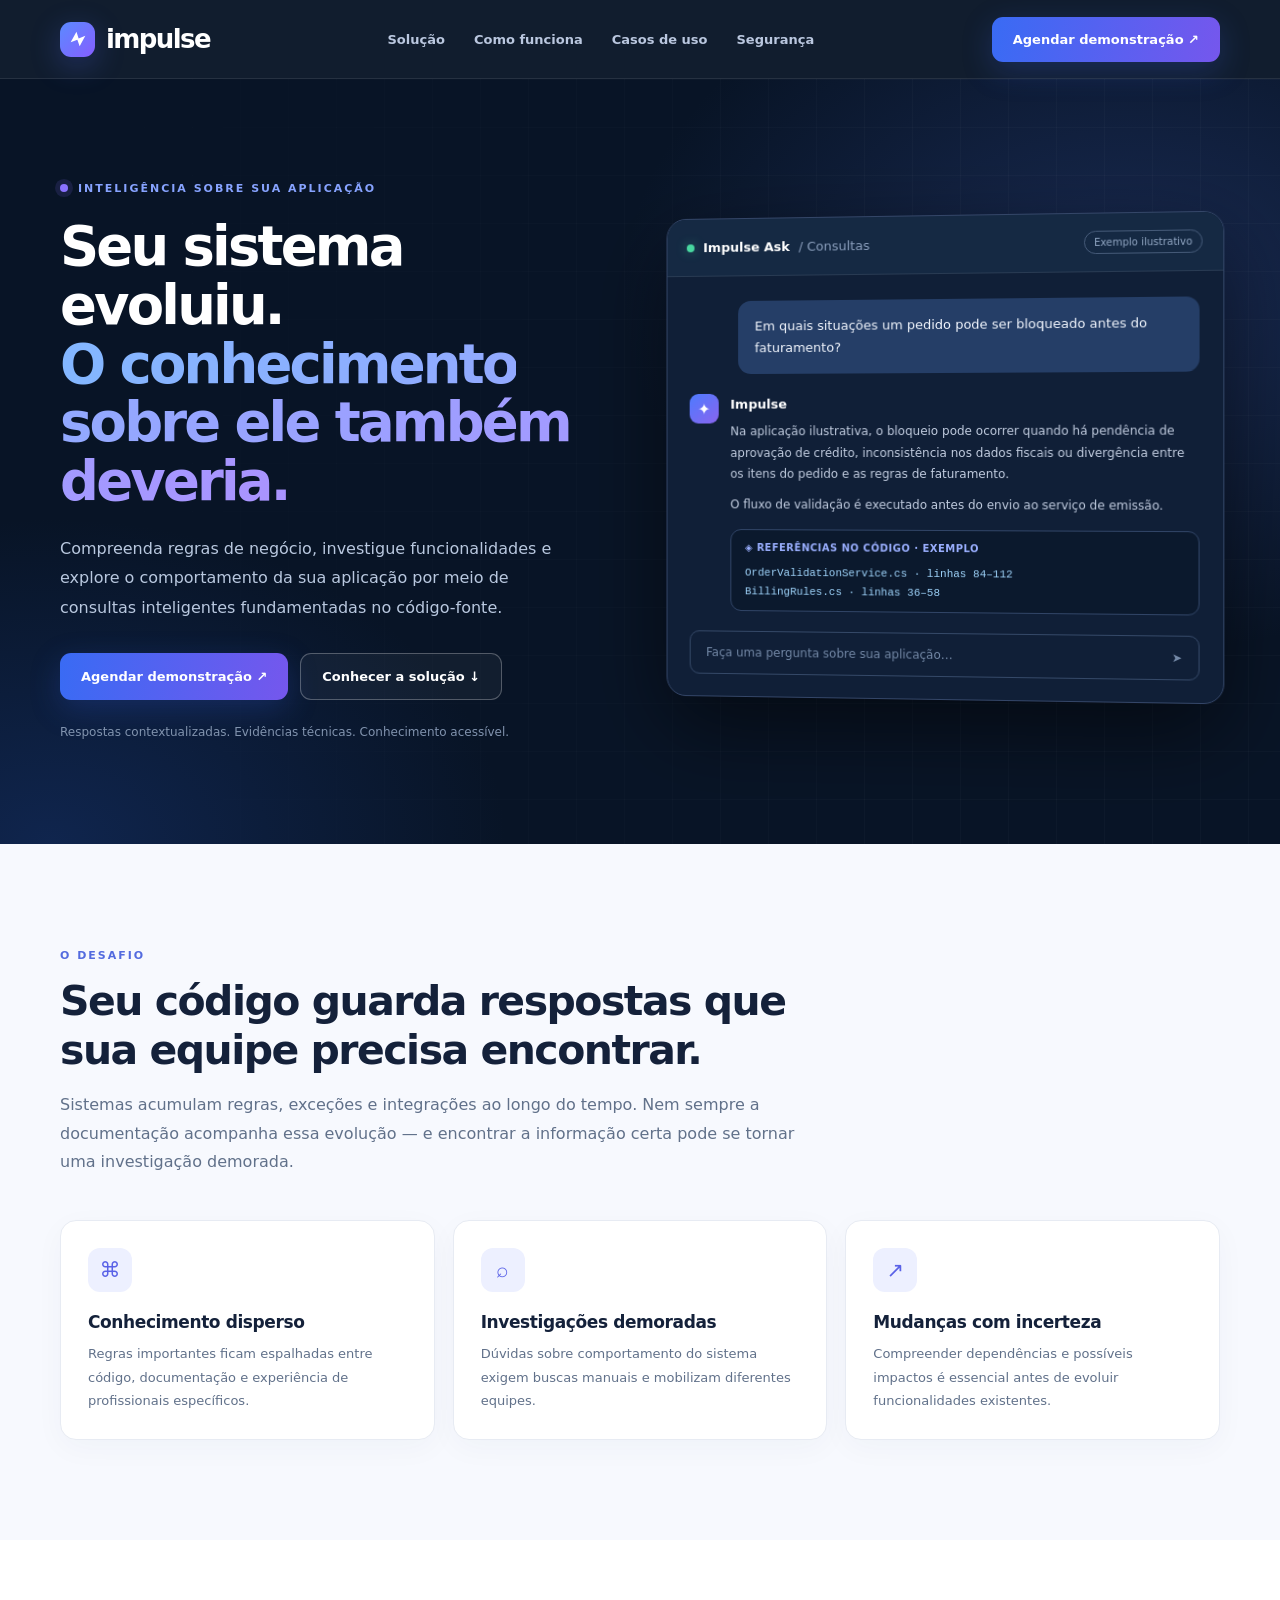
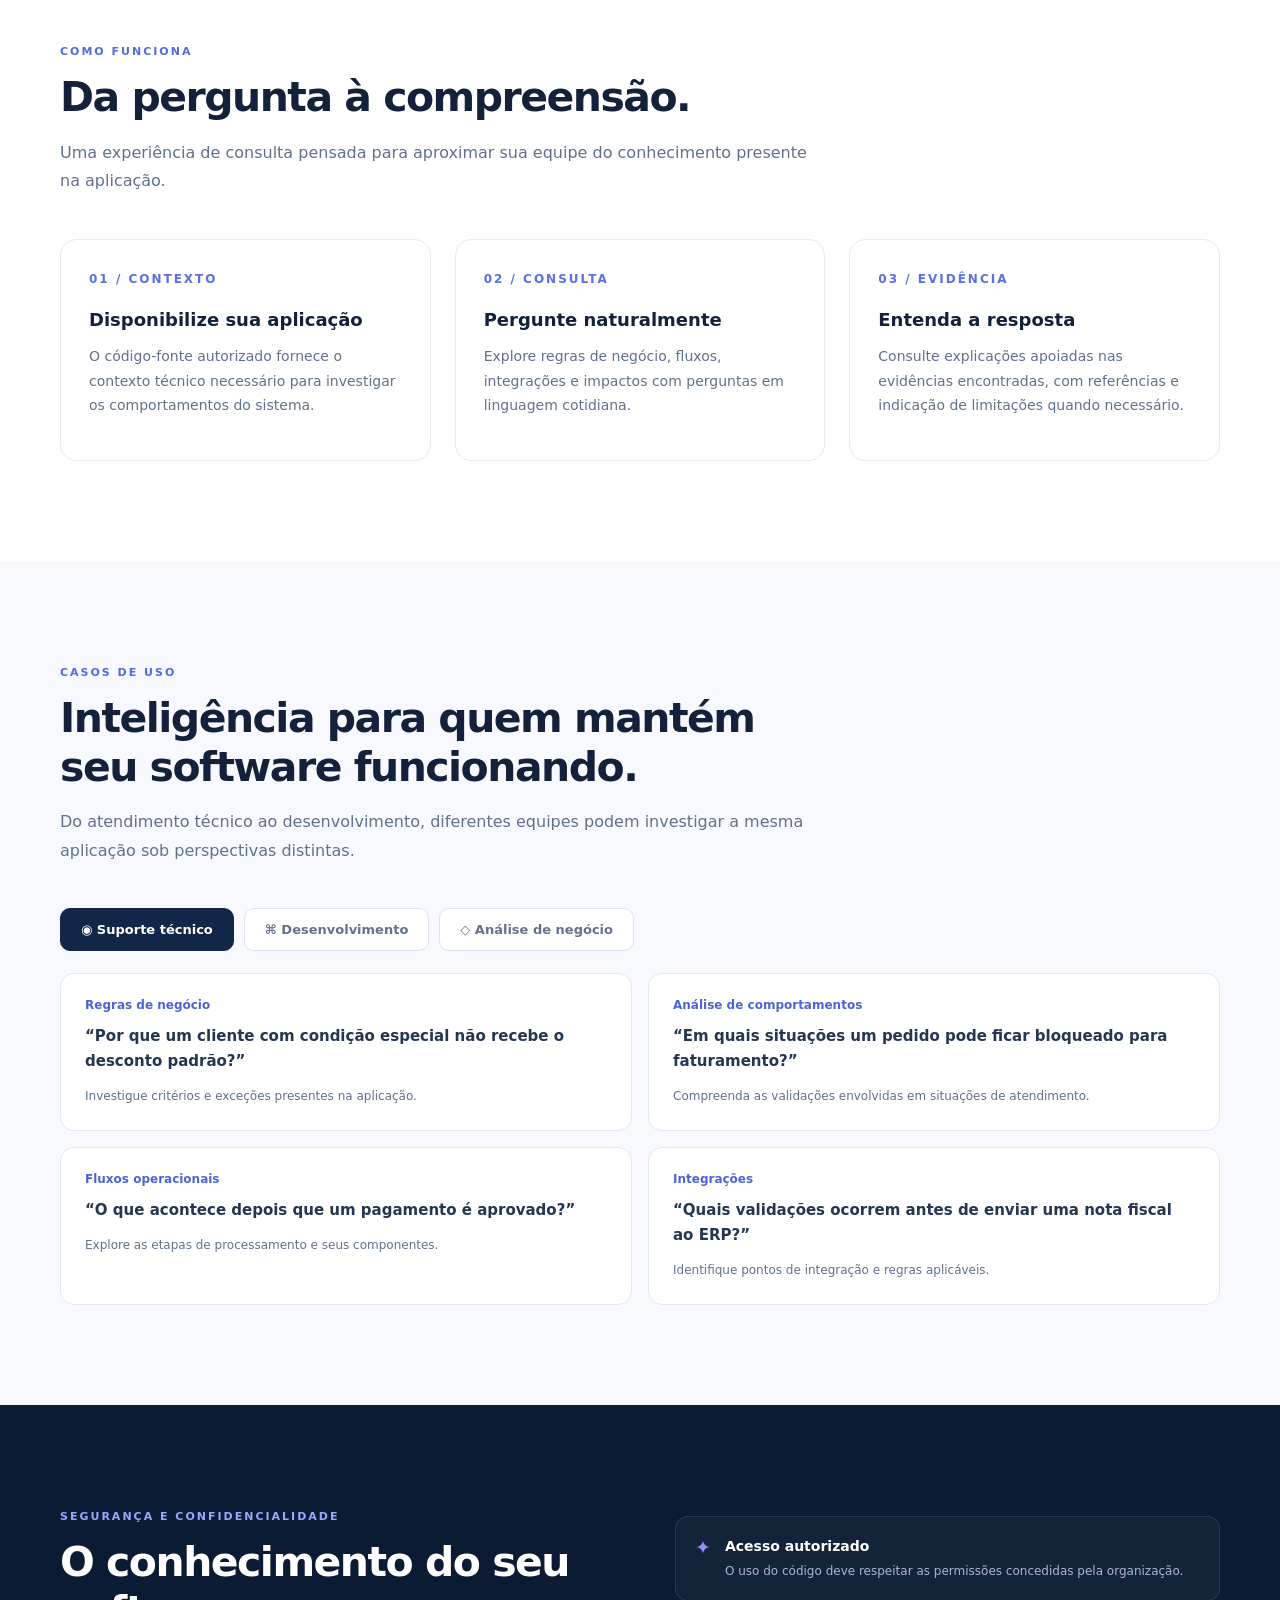
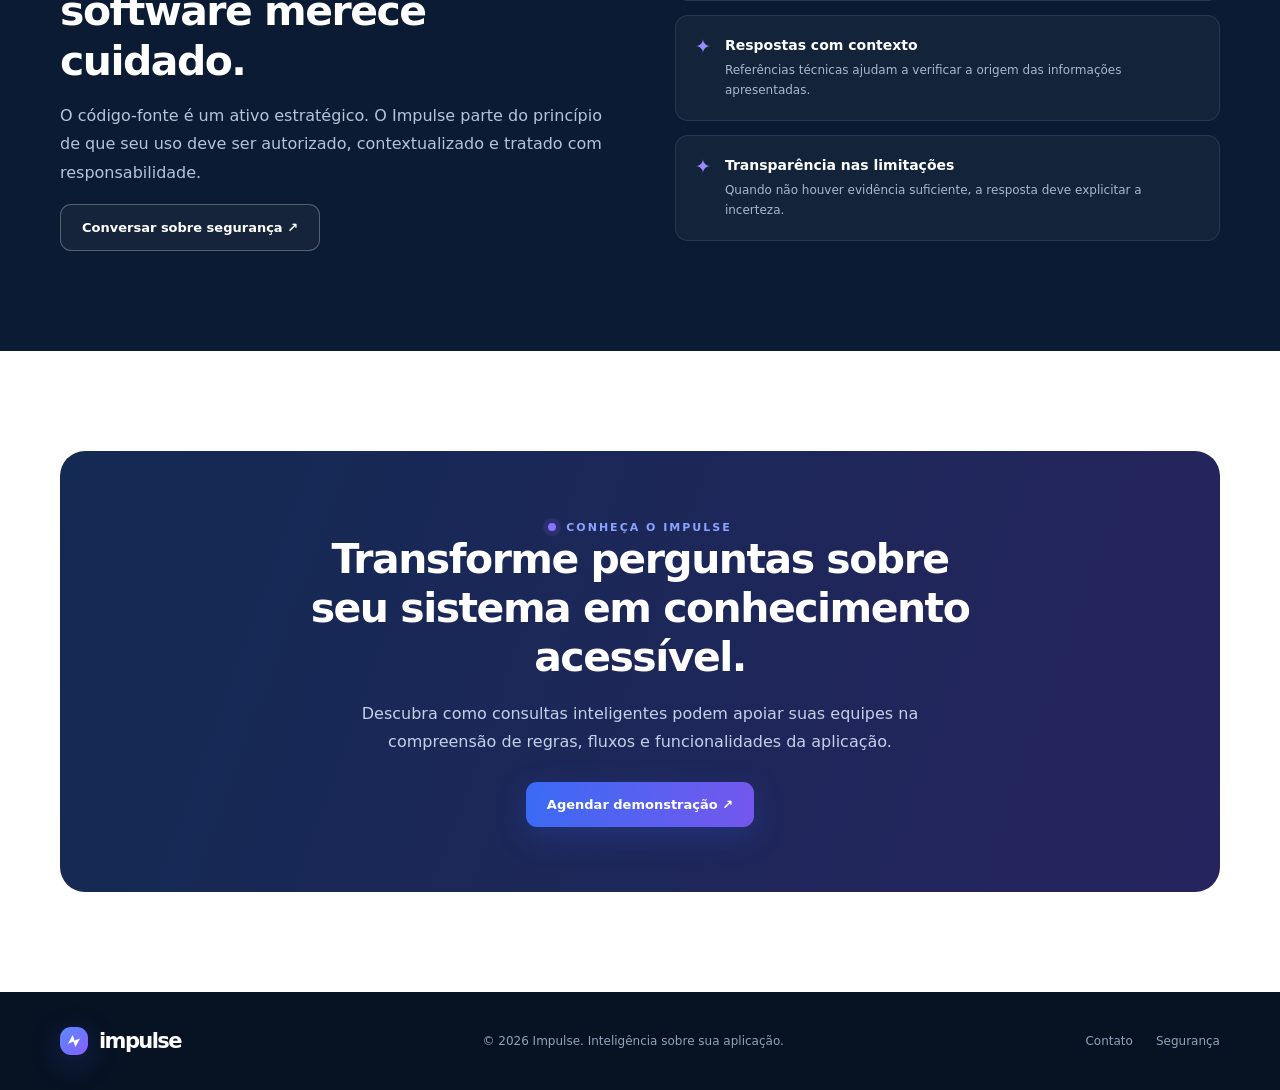
==== useimpulse.html @ 2c9c99b5 "Rename useimpulse to useimpulse.html" ====
<!DOCTYPE html>
<html lang="pt-BR">
<head>
<meta charset="UTF-8"><meta name="viewport" content="width=device-width,initial-scale=1"><meta name="theme-color" content="#081426"><meta name="description" content="Impulse: inteligência sobre sua aplicação. Compreenda regras de negócio, fluxos e impactos de mudanças com consultas fundamentadas no código-fonte."><title>Impulse — Inteligência sobre sua aplicação</title>
<style>
:root{--navy:#081426;--navy2:#0e203b;--blue:#4878ff;--violet:#8067ff;--ink:#14213a;--muted:#61718a;--line:#e7ebf3;--bg:#f6f8fc}*{box-sizing:border-box}html{scroll-behavior:smooth}body{margin:0;font-family:Inter,ui-sans-serif,system-ui,-apple-system,BlinkMacSystemFont,"Segoe UI",sans-serif;color:var(--ink);background:white}a{text-decoration:none;color:inherit}button,input{font:inherit}button{cursor:pointer}.wrap{width:min(1160px,calc(100% - 48px));margin:auto}.dark{color:white;background:var(--navy)}header{position:sticky;top:0;z-index:50;background:rgba(8,20,38,.96);backdrop-filter:blur(14px);border-bottom:1px solid #ffffff17}.nav{display:flex;align-items:center;justify-content:space-between;min-height:78px;gap:28px}.brand{display:inline-flex;align-items:center;gap:11px;font-size:26px;font-weight:800;letter-spacing:-1.6px;color:white}.brand-mark{width:35px;height:35px;display:grid;place-items:center;border-radius:11px;background:linear-gradient(135deg,#5b8aff,#865eff);box-shadow:0 8px 30px #536cff44}.brand-mark svg{width:22px;height:22px}.navlinks{display:flex;gap:29px;align-items:center;color:#bac7df;font-size:13px;font-weight:600}.navlinks a:hover,.footer-links a:hover{color:white}.btn{border:0;border-radius:11px;display:inline-flex;align-items:center;justify-content:center;gap:10px;font-size:13px;font-weight:700;padding:15px 21px;transition:transform .2s,box-shadow .2s}.btn:hover{transform:translateY(-2px)}.btn.primary{color:white;background:linear-gradient(100deg,#396bf4,#7557ed);box-shadow:0 9px 30px #345cdd40}.btn.outline{border:1px solid #ffffff45;color:white;background:#ffffff0b}.btn.light{background:#eef2ff;color:#3059d9}.mobile-toggle{display:none;color:white;background:none;border:0;font-size:25px}.hero{position:relative;overflow:hidden;background:radial-gradient(ellipse 700px 500px at 88% 28%,#23386f9a,transparent 72%),radial-gradient(ellipse 700px 500px at 4% 100%,#142f65a1,transparent 65%),var(--navy);padding:98px 0 105px}.hero:after{content:"";position:absolute;inset:0;pointer-events:none;background-image:linear-gradient(#ffffff06 1px,transparent 1px),linear-gradient(90deg,#ffffff06 1px,transparent 1px);background-size:48px 48px;mask-image:linear-gradient(90deg,transparent,#000 70%)}.hero-grid{position:relative;z-index:1;display:grid;grid-template-columns:1fr 1.03fr;align-items:center;gap:58px}.eyebrow{font-size:11px;font-weight:800;letter-spacing:2px;text-transform:uppercase;color:#87a3ff;display:inline-flex;align-items:center;gap:10px}.eyebrow:before{content:"";width:8px;height:8px;border-radius:50%;background:#8a72ff;box-shadow:0 0 0 5px #8a72ff22}.hero h1{font-size:clamp(40px,4.25vw,65px);line-height:1.08;letter-spacing:-2.8px;margin:22px 0 22px;font-weight:800}.gradient{background:linear-gradient(100deg,#83b7ff,#aa93ff);-webkit-background-clip:text;background-clip:text;color:transparent}.hero p{font-size:16px;line-height:1.85;color:#b9c8df;max-width:520px}.actions{display:flex;gap:12px;flex-wrap:wrap;margin-top:30px}.hero-note{margin-top:25px;color:#8193ae;font-size:12px}.chat-window{background:#101f37;border:1px solid #344668;border-radius:20px;box-shadow:0 30px 85px #0008;overflow:hidden;transform:perspective(1100px) rotateY(-4deg);position:relative}.chat-head{display:flex;justify-content:space-between;align-items:center;padding:17px 20px;background:#152943;border-bottom:1px solid #ffffff16}.chat-title{display:flex;align-items:center;gap:9px;font-size:13px;font-weight:700}.dot{width:8px;height:8px;border-radius:50%;background:#48d7a0;box-shadow:0 0 12px #48d7a066}.chat-body{padding:25px 23px 20px}.bubble{border-radius:13px;padding:15px 17px;font-size:13px;line-height:1.7}.bubble.user{background:#253e67;color:#f4f8ff;margin-left:50px}.response{margin-top:20px;display:flex;gap:12px}.ai-symbol{width:30px;height:30px;flex:none;border-radius:9px;background:linear-gradient(140deg,#4d7bff,#8964ee);display:grid;place-items:center;color:white;font-size:16px}.response-content{flex:1;min-width:0}.response-content strong{font-size:13px}.response-content p{color:#c2cde0;font-size:12px;line-height:1.8;margin:9px 0}.evidence{background:#0b192d;border:1px solid #314567;border-radius:11px;padding:12px 14px;margin-top:13px}.evidence span{display:block;font-size:10px;color:#9aafff;font-weight:800;letter-spacing:.5px;margin-bottom:8px}.evidence code{color:#9fd4fb;font-size:11px;overflow-wrap:anywhere}.chat-input{margin:0 23px 22px;border:1px solid #354968;border-radius:10px;padding:14px 16px;display:flex;justify-content:space-between;color:#7388a6;font-size:12px}.demo-tag{font-size:10px;color:#93a8c5;border:1px solid #455a78;border-radius:20px;padding:5px 9px}.section{padding:100px 0}.section-head{max-width:760px;margin-bottom:43px}.kicker{font-size:11px;letter-spacing:2px;text-transform:uppercase;color:#536bdf;font-weight:800}.section h2{font-size:clamp(29px,3.2vw,43px);letter-spacing:-1.5px;line-height:1.2;margin:14px 0 16px}.section-lead{font-size:16px;color:var(--muted);line-height:1.8}.problem{background:#f7f9fe}.problem-grid{display:grid;grid-template-columns:1fr 1fr 1fr;gap:18px}.tile{background:white;border:1px solid var(--line);border-radius:16px;padding:27px;box-shadow:0 8px 30px #1c335009}.tile-icon{width:44px;height:44px;border-radius:12px;display:grid;place-items:center;background:#edf0ff;color:#5a62e7;font-size:21px;margin-bottom:20px}.tile h3{font-size:17px;letter-spacing:-.4px;margin:0 0 10px}.tile p{font-size:13px;line-height:1.8;color:var(--muted);margin:0}.steps{display:grid;grid-template-columns:repeat(3,1fr);gap:24px}.step{position:relative;padding:28px;border-radius:16px;border:1px solid var(--line)}.step-num{color:#5970e7;font-size:12px;font-weight:800;letter-spacing:2px}.step h3{font-size:18px;margin:22px 0 10px}.step p{font-size:14px;line-height:1.75;color:var(--muted)}.usecases{background:#f7f9fe}.tabbar{display:flex;gap:10px;margin:25px 0 22px;flex-wrap:wrap}.tab{border:1px solid #dbe2ef;border-radius:10px;background:white;padding:13px 20px;font-weight:700;font-size:13px;color:#64728a}.tab.active{background:#122747;color:white;border-color:#122747}.case-grid{display:grid;grid-template-columns:repeat(2,1fr);gap:16px}.case{background:white;border:1px solid #e2e8f1;border-radius:14px;padding:24px}.case-label{font-size:12px;color:#4c63d8;font-weight:800;margin-bottom:12px}.case q{font-size:15px;font-weight:600;line-height:1.65;color:#253650}.case p{font-size:12px;line-height:1.7;color:var(--muted);margin-bottom:0}.security{background:#0b1b33;color:white}.security-grid{display:grid;grid-template-columns:1fr 1fr;align-items:center;gap:70px}.security .section-lead{color:#b6c4da}.security-list{display:grid;gap:14px}.security-item{display:flex;gap:14px;align-items:start;padding:19px;background:#ffffff09;border:1px solid #ffffff18;border-radius:13px}.security-item b{font-size:14px}.security-item p{margin:7px 0 0;font-size:12px;color:#a7b8d2;line-height:1.65}.check{color:#9b8aff;font-size:19px}.final-cta{background:linear-gradient(110deg,#132a53,#26245e);color:white;text-align:center;border-radius:25px;padding:65px 24px}.final-cta h2{margin:0 auto 17px;max-width:690px}.final-cta p{max-width:600px;margin:0 auto 25px;color:#c3d0e8;line-height:1.8}.footer{background:#071223;color:#91a3be;padding:35px 0}.footer-inner{display:flex;align-items:center;justify-content:space-between;gap:18px;flex-wrap:wrap;font-size:12px}.footer-links{display:flex;gap:23px}.footer .brand{font-size:21px}.footer .brand-mark{width:28px;height:28px}.footer .brand-mark svg{width:18px;height:18px}.hidden{display:none!important}@media(max-width:900px){.hero-grid,.security-grid{grid-template-columns:1fr}.hero{padding:68px 0}.hero-grid{gap:50px}.chat-window{transform:none;max-width:650px}.navlinks{gap:15px}.problem-grid{grid-template-columns:1fr 1fr}}@media(max-width:650px){.wrap{width:min(100% - 32px,1160px)}.nav{min-height:68px}.mobile-toggle{display:block}.navlinks{display:none;position:absolute;top:68px;left:0;right:0;background:#0a1930;padding:20px 24px;flex-direction:column;align-items:stretch}.navlinks.open{display:flex}.nav>.btn{display:none}.hero h1{letter-spacing:-1.7px}.hero{padding:55px 0 70px}.section{padding:70px 0}.problem-grid,.steps,.case-grid{grid-template-columns:1fr}.chat-body{padding:17px}.bubble.user{margin-left:12px}.chat-input{margin:0 16px 16px}.footer-inner{align-items:flex-start;flex-direction:column}.final-cta{padding:48px 20px}.security-grid{gap:20px}}
</style>
</head>
<body>
<header><div class="wrap nav"><a class="brand" href="#inicio" aria-label="Impulse início"><span class="brand-mark"><svg viewBox="0 0 24 24" fill="none"><path d="M4 15.5 10.3 4l2.4 7.4L20 8.5 13.8 20l-2.5-7.2L4 15.5Z" fill="white"/></svg></span>impulse</a><nav class="navlinks" id="navlinks" aria-label="Menu principal"><a href="#solucao">Solução</a><a href="#como-funciona">Como funciona</a><a href="#casos">Casos de uso</a><a href="#seguranca">Segurança</a></nav><a class="btn primary" href="mailto:contato@useimpulse.com.br?subject=Demonstra%C3%A7%C3%A3o%20Impulse">Agendar demonstração ↗</a><button class="mobile-toggle" id="mobile-toggle" aria-label="Abrir menu" aria-expanded="false">☰</button></div></header>
<main><section class="hero dark" id="inicio"><div class="wrap hero-grid"><div><div class="eyebrow">INTELIGÊNCIA SOBRE SUA APLICAÇÃO</div><h1>Seu sistema evoluiu.<br><span class="gradient">O conhecimento sobre ele também deveria.</span></h1><p>Compreenda regras de negócio, investigue funcionalidades e explore o comportamento da sua aplicação por meio de consultas inteligentes fundamentadas no código-fonte.</p><div class="actions"><a class="btn primary" href="mailto:contato@useimpulse.com.br?subject=Demonstra%C3%A7%C3%A3o%20Impulse">Agendar demonstração ↗</a><a class="btn outline" href="#como-funciona">Conhecer a solução ↓</a></div><div class="hero-note">Respostas contextualizadas. Evidências técnicas. Conhecimento acessível.</div></div><div class="chat-window" aria-label="Exemplo ilustrativo de consulta ao Impulse"><div class="chat-head"><div class="chat-title"><span class="dot"></span> Impulse Ask <span style="color:#8da1bf;font-weight:400">/ Consultas</span></div><span class="demo-tag">Exemplo ilustrativo</span></div><div class="chat-body"><div class="bubble user">Em quais situações um pedido pode ser bloqueado antes do faturamento?</div><div class="response"><div class="ai-symbol">✦</div><div class="response-content"><strong>Impulse</strong><p>Na aplicação ilustrativa, o bloqueio pode ocorrer quando há pendência de aprovação de crédito, inconsistência nos dados fiscais ou divergência entre os itens do pedido e as regras de faturamento.</p><p>O fluxo de validação é executado antes do envio ao serviço de emissão.</p><div class="evidence"><span>◈ REFERÊNCIAS NO CÓDIGO · EXEMPLO</span><code>OrderValidationService.cs · linhas 84–112</code><br><code>BillingRules.cs · linhas 36–58</code></div></div></div></div><div class="chat-input">Faça uma pergunta sobre sua aplicação… <span>➤</span></div></div></div></section>
<section class="section problem" id="solucao"><div class="wrap"><div class="section-head"><span class="kicker">O DESAFIO</span><h2>Seu código guarda respostas que sua equipe precisa encontrar.</h2><p class="section-lead">Sistemas acumulam regras, exceções e integrações ao longo do tempo. Nem sempre a documentação acompanha essa evolução — e encontrar a informação certa pode se tornar uma investigação demorada.</p></div><div class="problem-grid"><article class="tile"><div class="tile-icon">⌘</div><h3>Conhecimento disperso</h3><p>Regras importantes ficam espalhadas entre código, documentação e experiência de profissionais específicos.</p></article><article class="tile"><div class="tile-icon">⌕</div><h3>Investigações demoradas</h3><p>Dúvidas sobre comportamento do sistema exigem buscas manuais e mobilizam diferentes equipes.</p></article><article class="tile"><div class="tile-icon">↗</div><h3>Mudanças com incerteza</h3><p>Compreender dependências e possíveis impactos é essencial antes de evoluir funcionalidades existentes.</p></article></div></div></section>
<section class="section" id="como-funciona"><div class="wrap"><div class="section-head"><span class="kicker">COMO FUNCIONA</span><h2>Da pergunta à compreensão.</h2><p class="section-lead">Uma experiência de consulta pensada para aproximar sua equipe do conhecimento presente na aplicação.</p></div><div class="steps"><article class="step"><span class="step-num">01 / CONTEXTO</span><h3>Disponibilize sua aplicação</h3><p>O código-fonte autorizado fornece o contexto técnico necessário para investigar os comportamentos do sistema.</p></article><article class="step"><span class="step-num">02 / CONSULTA</span><h3>Pergunte naturalmente</h3><p>Explore regras de negócio, fluxos, integrações e impactos com perguntas em linguagem cotidiana.</p></article><article class="step"><span class="step-num">03 / EVIDÊNCIA</span><h3>Entenda a resposta</h3><p>Consulte explicações apoiadas nas evidências encontradas, com referências e indicação de limitações quando necessário.</p></article></div></div></section>
<section class="section usecases" id="casos"><div class="wrap"><div class="section-head"><span class="kicker">CASOS DE USO</span><h2>Inteligência para quem mantém seu software funcionando.</h2><p class="section-lead">Do atendimento técnico ao desenvolvimento, diferentes equipes podem investigar a mesma aplicação sob perspectivas distintas.</p></div><div class="tabbar" role="tablist" aria-label="Selecione a equipe"><button class="tab active" data-tab="suporte" role="tab" aria-selected="true">◉ Suporte técnico</button><button class="tab" data-tab="dev" role="tab" aria-selected="false">⌘ Desenvolvimento</button><button class="tab" data-tab="negocio" role="tab" aria-selected="false">◇ Análise de negócio</button></div><div class="case-grid" id="cases-content"></div></div></section>
<section class="section security" id="seguranca"><div class="wrap security-grid"><div><span class="kicker" style="color:#99a7ff">SEGURANÇA E CONFIDENCIALIDADE</span><h2>O conhecimento do seu software merece cuidado.</h2><p class="section-lead">O código-fonte é um ativo estratégico. O Impulse parte do princípio de que seu uso deve ser autorizado, contextualizado e tratado com responsabilidade.</p><a href="mailto:contato@useimpulse.com.br?subject=Seguran%C3%A7a%20e%20Impulse" class="btn outline">Conversar sobre segurança ↗</a></div><div class="security-list"><div class="security-item"><span class="check">✦</span><div><b>Acesso autorizado</b><p>O uso do código deve respeitar as permissões concedidas pela organização.</p></div></div><div class="security-item"><span class="check">✦</span><div><b>Respostas com contexto</b><p>Referências técnicas ajudam a verificar a origem das informações apresentadas.</p></div></div><div class="security-item"><span class="check">✦</span><div><b>Transparência nas limitações</b><p>Quando não houver evidência suficiente, a resposta deve explicitar a incerteza.</p></div></div></div></div></section>
<section class="section"><div class="wrap"><div class="final-cta"><span class="eyebrow">CONHEÇA O IMPULSE</span><h2>Transforme perguntas sobre seu sistema em conhecimento acessível.</h2><p>Descubra como consultas inteligentes podem apoiar suas equipes na compreensão de regras, fluxos e funcionalidades da aplicação.</p><a class="btn primary" href="mailto:contato@useimpulse.com.br?subject=Demonstra%C3%A7%C3%A3o%20Impulse">Agendar demonstração ↗</a></div></div></section></main>
<footer class="footer"><div class="wrap footer-inner"><a class="brand" href="#inicio"><span class="brand-mark"><svg viewBox="0 0 24 24" fill="none"><path d="M4 15.5 10.3 4l2.4 7.4L20 8.5 13.8 20l-2.5-7.2L4 15.5Z" fill="white"/></svg></span>impulse</a><span>© <span id="year"></span> Impulse. Inteligência sobre sua aplicação.</span><div class="footer-links"><a href="mailto:contato@useimpulse.com.br">Contato</a><a href="#seguranca">Segurança</a></div></div></footer>
<script>
const cases={suporte:[['Regras de negócio','Por que um cliente com condição especial não recebe o desconto padrão?','Investigue critérios e exceções presentes na aplicação.'],['Análise de comportamentos','Em quais situações um pedido pode ficar bloqueado para faturamento?','Compreenda as validações envolvidas em situações de atendimento.'],['Fluxos operacionais','O que acontece depois que um pagamento é aprovado?','Explore as etapas de processamento e seus componentes.'],['Integrações','Quais validações ocorrem antes de enviar uma nota fiscal ao ERP?','Identifique pontos de integração e regras aplicáveis.']],dev:[['Análise de impacto','Se eu alterar este campo, quais módulos e integrações podem ser afetados?','Explore dependências antes de implementar mudanças.'],['Código legado','Onde está implementada a regra de cálculo de juros?','Localize regras e seus pontos de utilização.'],['Onboarding técnico','Quais componentes participam do fluxo de criação de pedidos?','Acelere a compreensão de funcionalidades existentes.'],['Investigação de falhas','Quais serviços estão envolvidos quando o processamento de um pedido falha?','Entenda o caminho de execução e as dependências.']],negocio:[['Regras implementadas','Quais condições determinam a aprovação automática de uma solicitação?','Confronte a compreensão do negócio com o comportamento implementado.'],['Exceções','Quais clientes seguem regras diferentes de faturamento?','Investigue variações previstas no código.'],['Jornada funcional','Como uma solicitação passa da abertura até a conclusão?','Explore etapas, validações e transições.'],['Mudanças de processo','Que validações são executadas antes da conclusão de um pedido?','Entenda restrições relevantes para alterações operacionais.']]};
const container=document.getElementById('cases-content');function renderCases(key){container.innerHTML=cases[key].map(([label,question,desc])=>`<article class="case"><div class="case-label">${label}</div><q>${question}</q><p>${desc}</p></article>`).join('');document.querySelectorAll('.tab').forEach(t=>{let active=t.dataset.tab===key;t.classList.toggle('active',active);t.setAttribute('aria-selected',active)})}document.querySelectorAll('.tab').forEach(t=>t.addEventListener('click',()=>renderCases(t.dataset.tab)));renderCases('suporte');document.getElementById('year').textContent=new Date().getFullYear();const toggle=document.getElementById('mobile-toggle'),nav=document.getElementById('navlinks');toggle.addEventListener('click',()=>{const open=nav.classList.toggle('open');toggle.setAttribute('aria-expanded',open);toggle.textContent=open?'×':'☰'});nav.querySelectorAll('a').forEach(a=>a.addEventListener('click',()=>{nav.classList.remove('open');toggle.setAttribute('aria-expanded','false');toggle.textContent='☰'}));
</script></body></html>
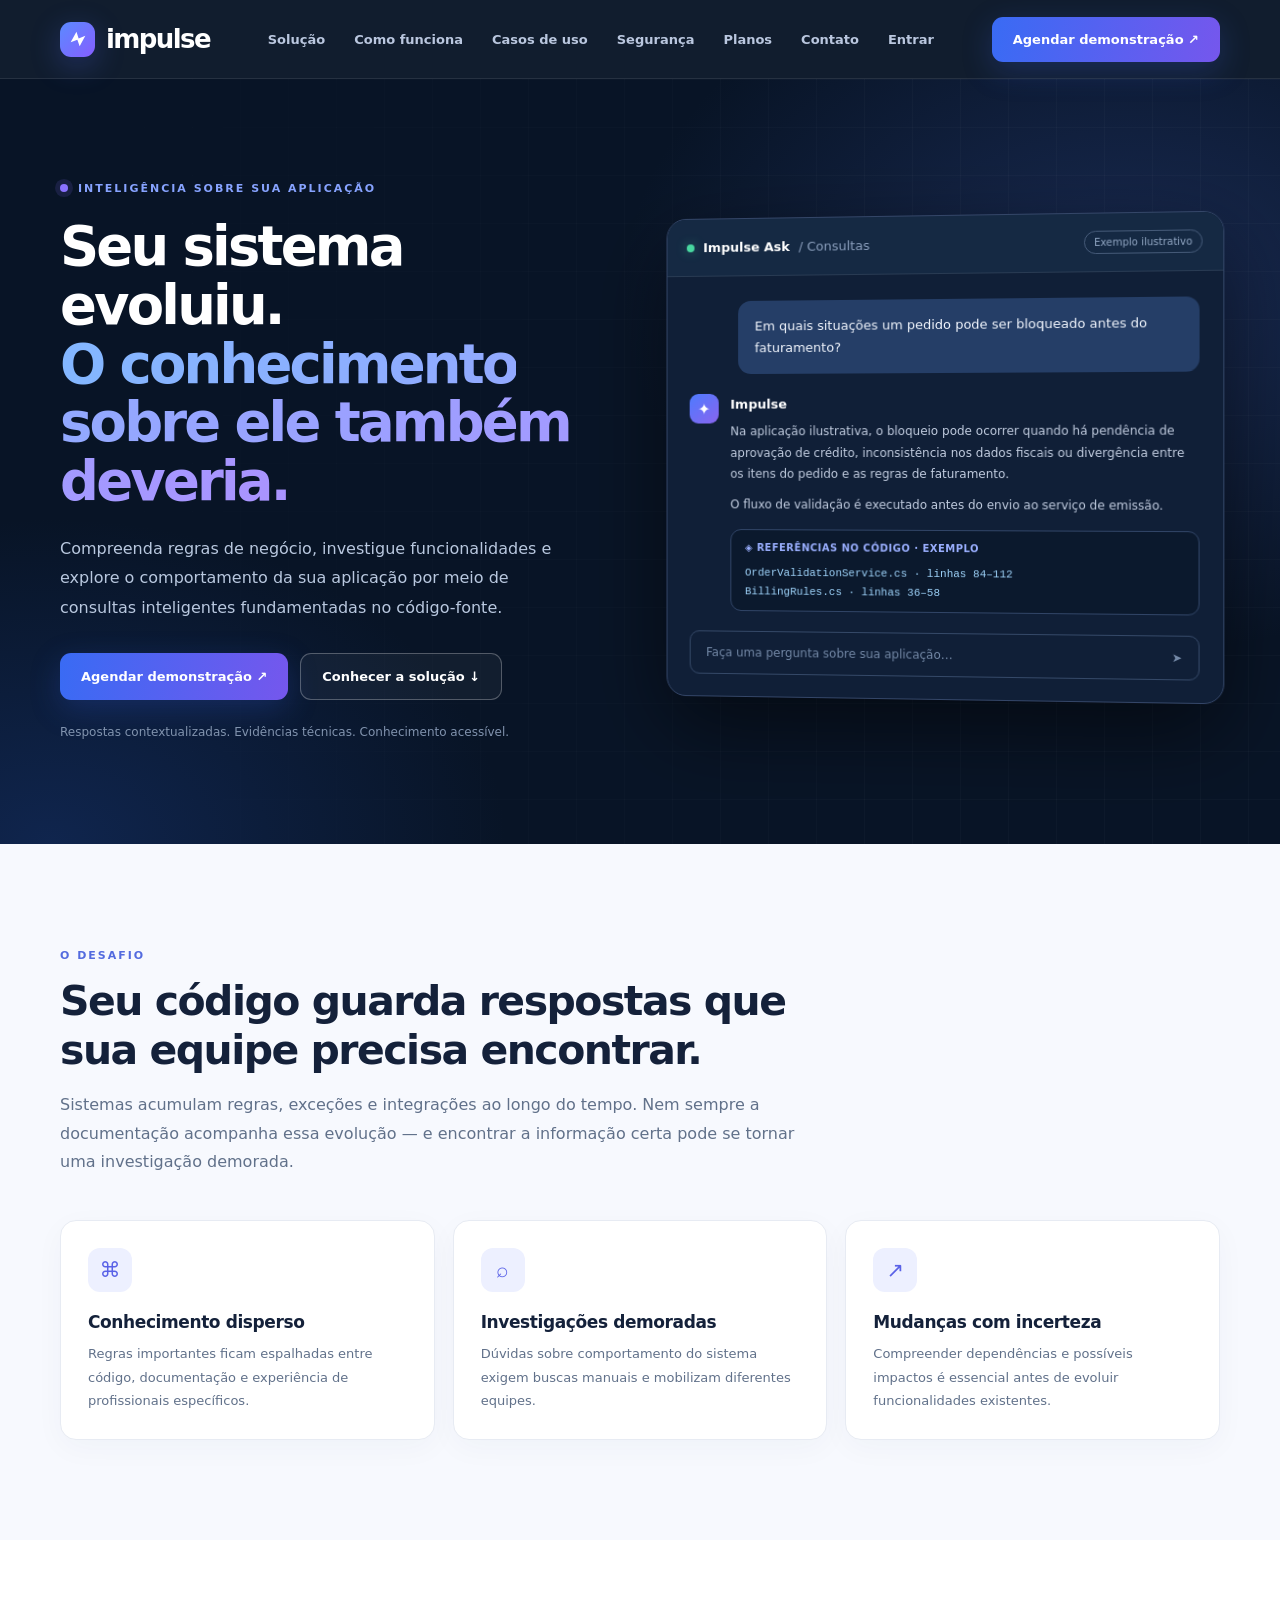
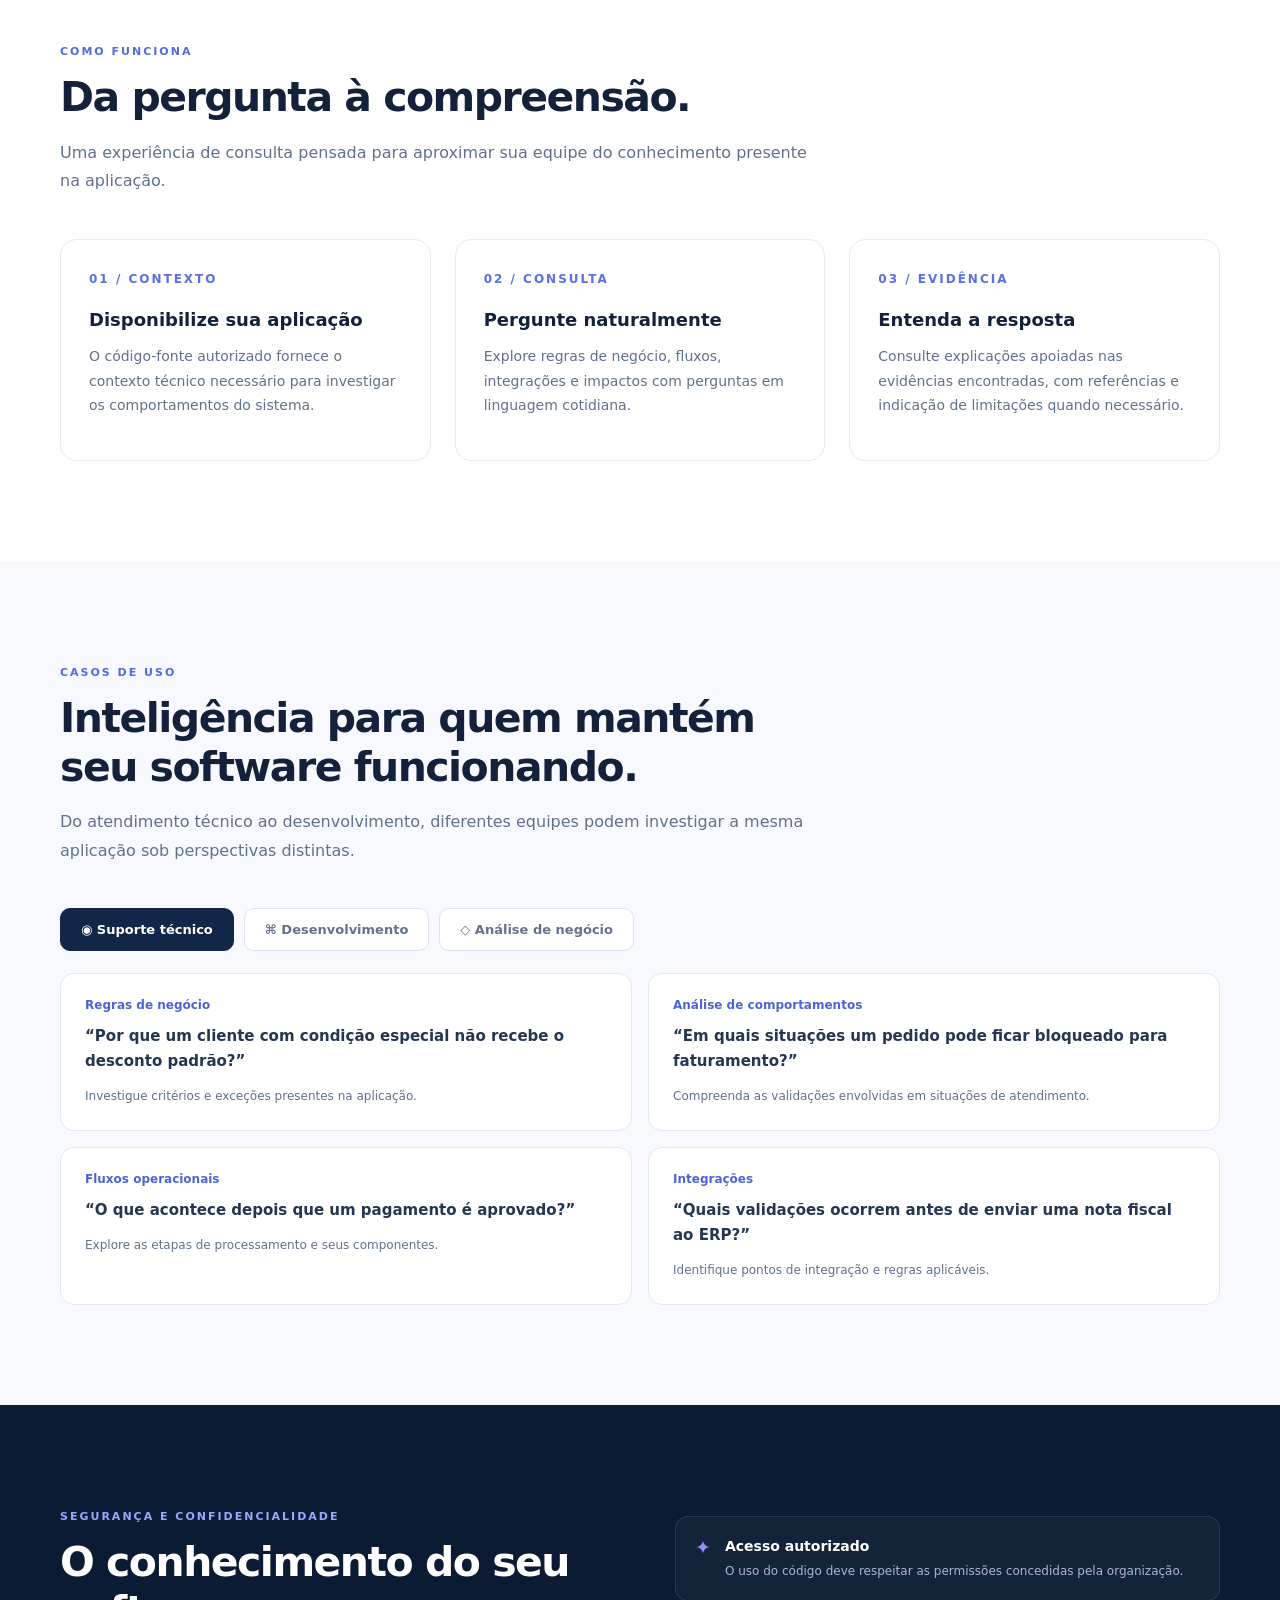
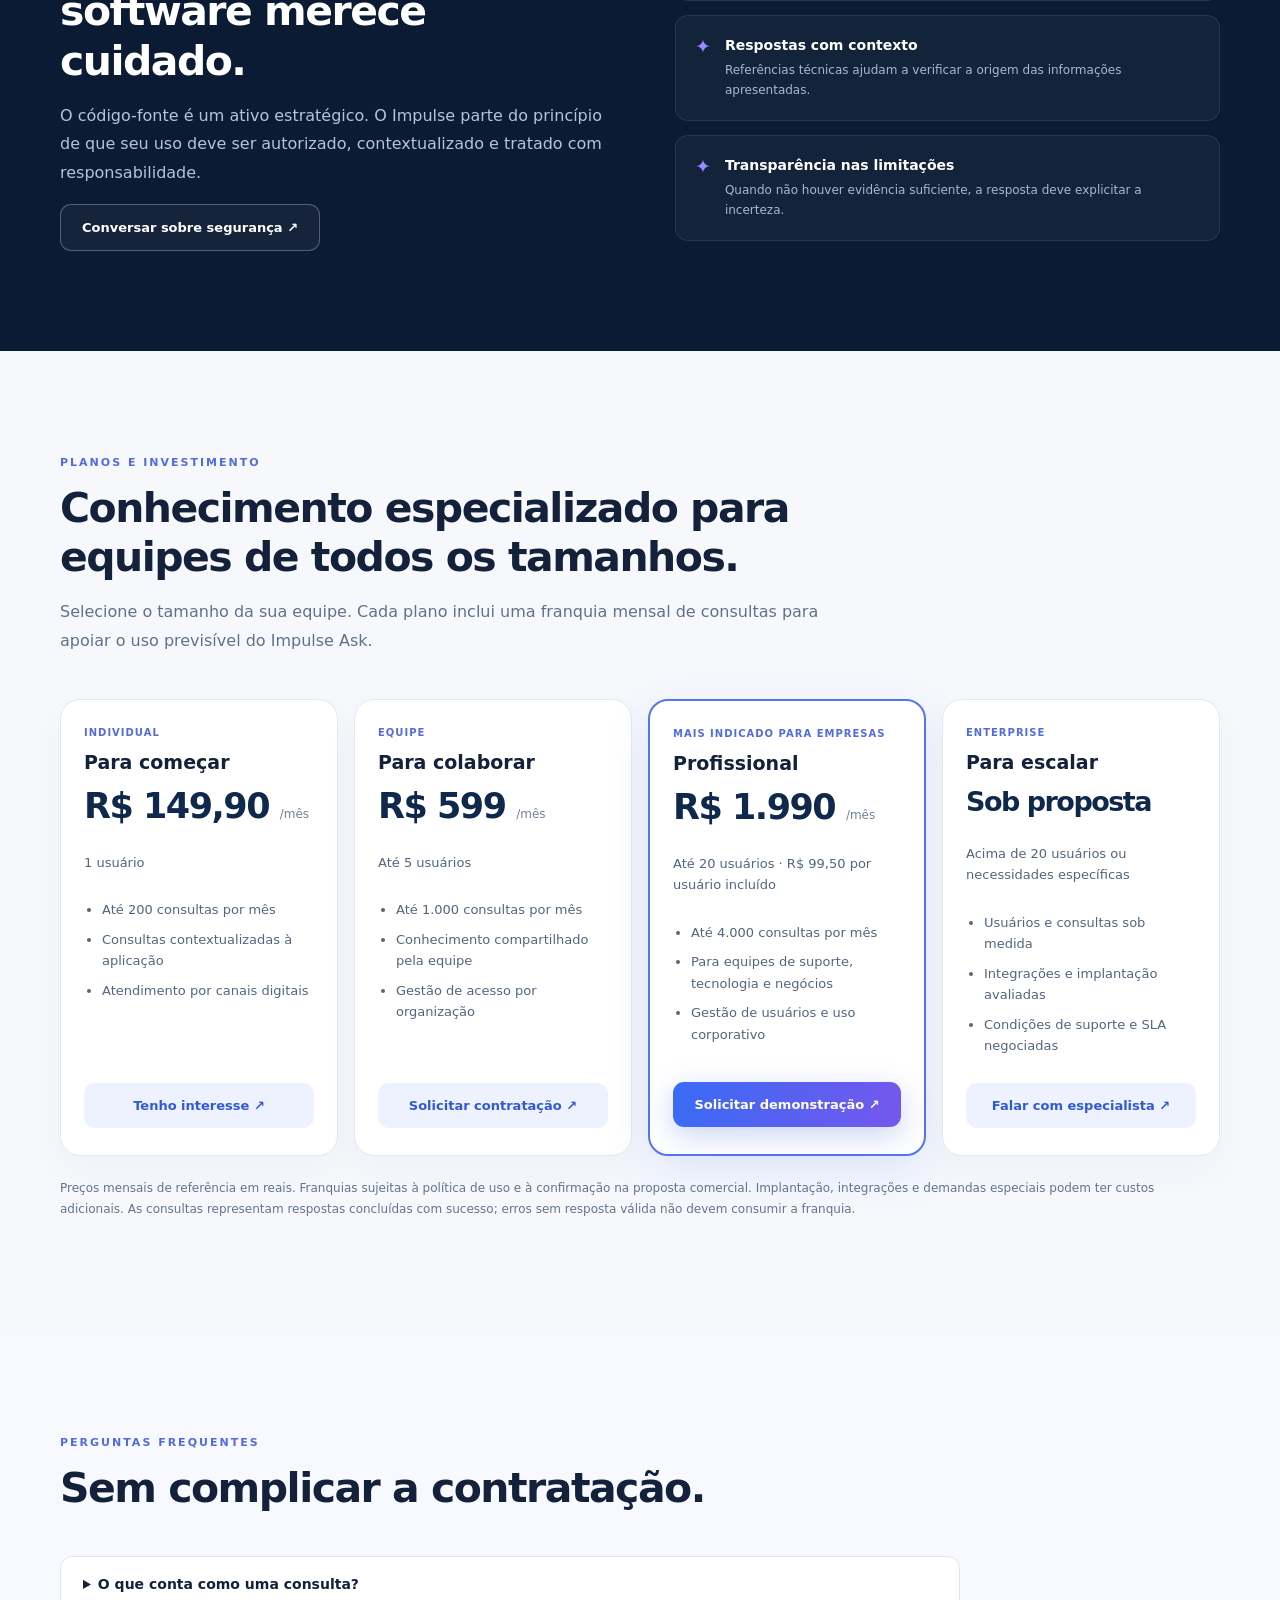
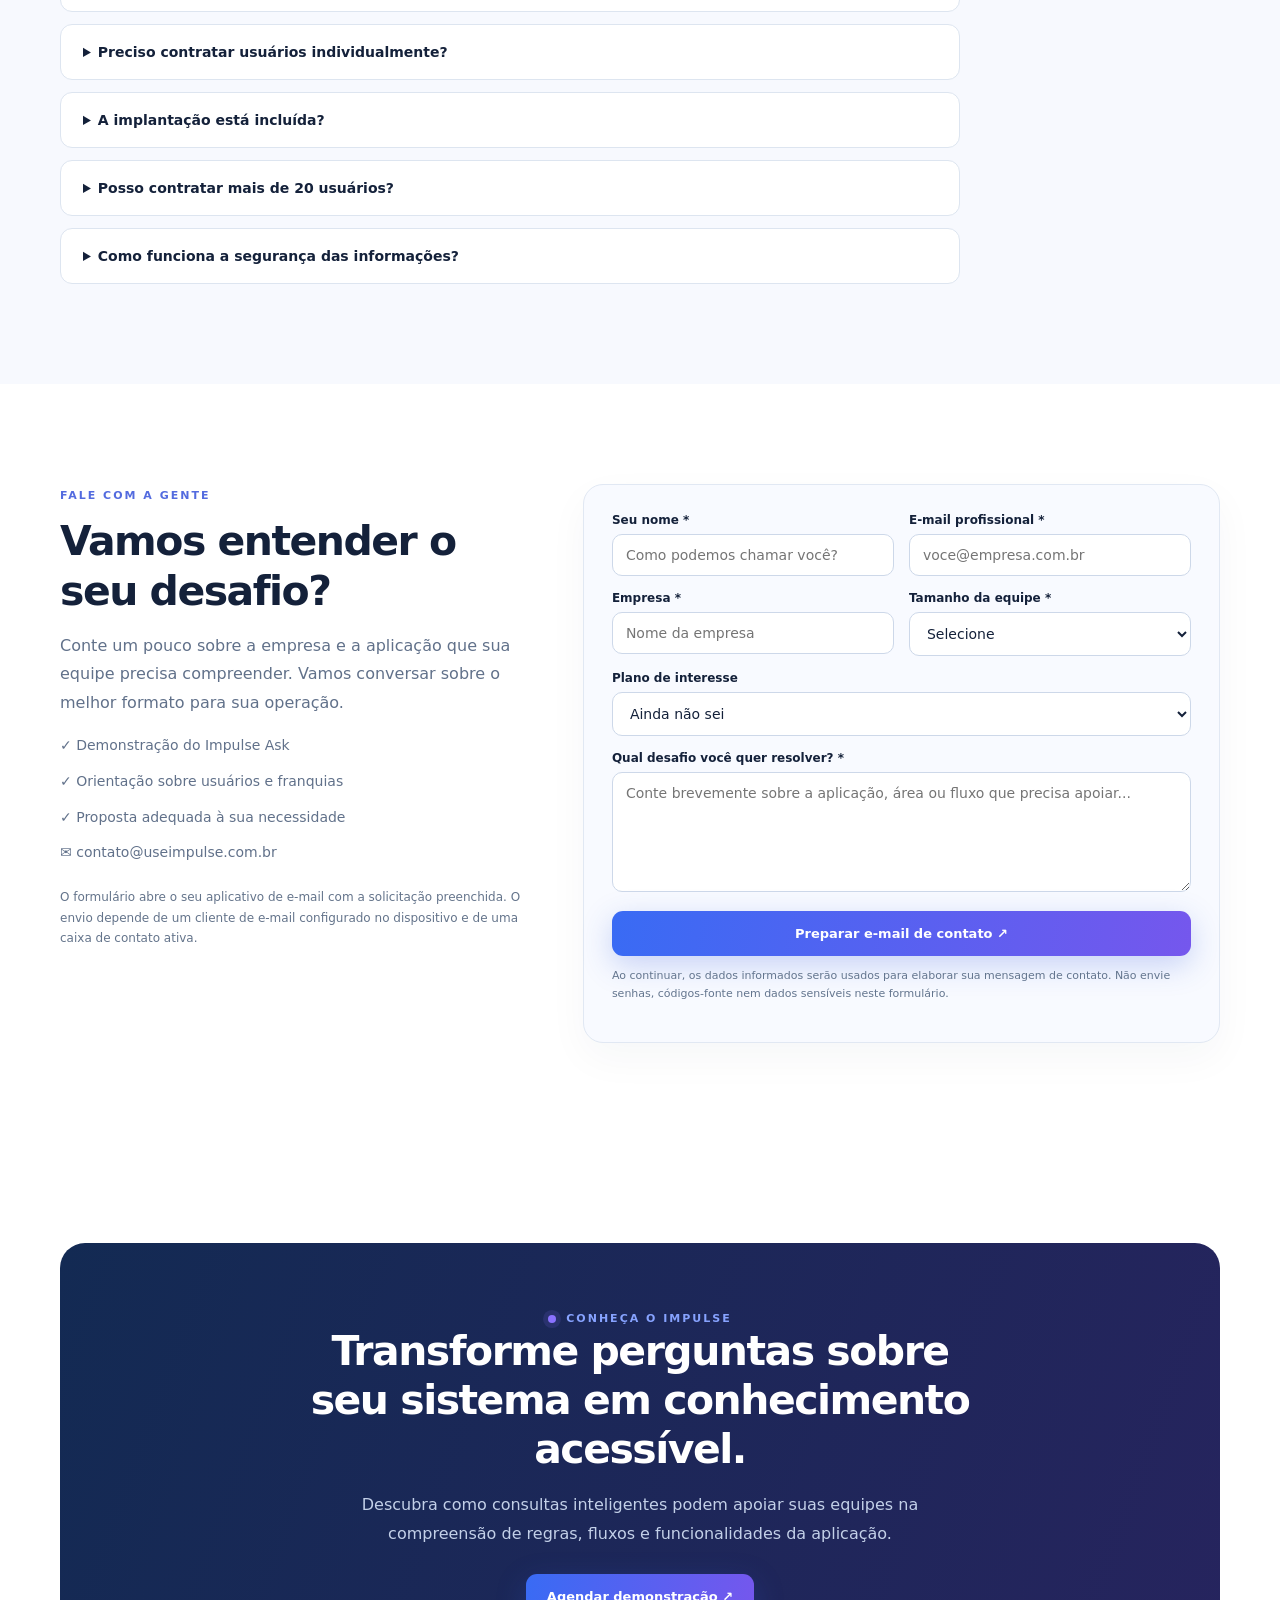
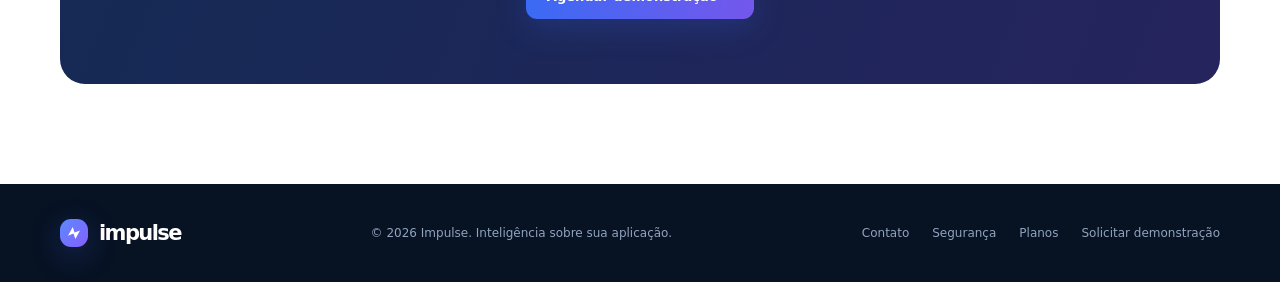
==== commit 4dd14118: "feat(site): add pricing, FAQ and commercial contact" ====
--- a/useimpulse.html
+++ b/useimpulse.html
@@ -4,18 +4,32 @@
 <meta charset="UTF-8"><meta name="viewport" content="width=device-width,initial-scale=1"><meta name="theme-color" content="#081426"><meta name="description" content="Impulse: inteligência sobre sua aplicação. Compreenda regras de negócio, fluxos e impactos de mudanças com consultas fundamentadas no código-fonte."><title>Impulse — Inteligência sobre sua aplicação</title>
 <style>
 :root{--navy:#081426;--navy2:#0e203b;--blue:#4878ff;--violet:#8067ff;--ink:#14213a;--muted:#61718a;--line:#e7ebf3;--bg:#f6f8fc}*{box-sizing:border-box}html{scroll-behavior:smooth}body{margin:0;font-family:Inter,ui-sans-serif,system-ui,-apple-system,BlinkMacSystemFont,"Segoe UI",sans-serif;color:var(--ink);background:white}a{text-decoration:none;color:inherit}button,input{font:inherit}button{cursor:pointer}.wrap{width:min(1160px,calc(100% - 48px));margin:auto}.dark{color:white;background:var(--navy)}header{position:sticky;top:0;z-index:50;background:rgba(8,20,38,.96);backdrop-filter:blur(14px);border-bottom:1px solid #ffffff17}.nav{display:flex;align-items:center;justify-content:space-between;min-height:78px;gap:28px}.brand{display:inline-flex;align-items:center;gap:11px;font-size:26px;font-weight:800;letter-spacing:-1.6px;color:white}.brand-mark{width:35px;height:35px;display:grid;place-items:center;border-radius:11px;background:linear-gradient(135deg,#5b8aff,#865eff);box-shadow:0 8px 30px #536cff44}.brand-mark svg{width:22px;height:22px}.navlinks{display:flex;gap:29px;align-items:center;color:#bac7df;font-size:13px;font-weight:600}.navlinks a:hover,.footer-links a:hover{color:white}.btn{border:0;border-radius:11px;display:inline-flex;align-items:center;justify-content:center;gap:10px;font-size:13px;font-weight:700;padding:15px 21px;transition:transform .2s,box-shadow .2s}.btn:hover{transform:translateY(-2px)}.btn.primary{color:white;background:linear-gradient(100deg,#396bf4,#7557ed);box-shadow:0 9px 30px #345cdd40}.btn.outline{border:1px solid #ffffff45;color:white;background:#ffffff0b}.btn.light{background:#eef2ff;color:#3059d9}.mobile-toggle{display:none;color:white;background:none;border:0;font-size:25px}.hero{position:relative;overflow:hidden;background:radial-gradient(ellipse 700px 500px at 88% 28%,#23386f9a,transparent 72%),radial-gradient(ellipse 700px 500px at 4% 100%,#142f65a1,transparent 65%),var(--navy);padding:98px 0 105px}.hero:after{content:"";position:absolute;inset:0;pointer-events:none;background-image:linear-gradient(#ffffff06 1px,transparent 1px),linear-gradient(90deg,#ffffff06 1px,transparent 1px);background-size:48px 48px;mask-image:linear-gradient(90deg,transparent,#000 70%)}.hero-grid{position:relative;z-index:1;display:grid;grid-template-columns:1fr 1.03fr;align-items:center;gap:58px}.eyebrow{font-size:11px;font-weight:800;letter-spacing:2px;text-transform:uppercase;color:#87a3ff;display:inline-flex;align-items:center;gap:10px}.eyebrow:before{content:"";width:8px;height:8px;border-radius:50%;background:#8a72ff;box-shadow:0 0 0 5px #8a72ff22}.hero h1{font-size:clamp(40px,4.25vw,65px);line-height:1.08;letter-spacing:-2.8px;margin:22px 0 22px;font-weight:800}.gradient{background:linear-gradient(100deg,#83b7ff,#aa93ff);-webkit-background-clip:text;background-clip:text;color:transparent}.hero p{font-size:16px;line-height:1.85;color:#b9c8df;max-width:520px}.actions{display:flex;gap:12px;flex-wrap:wrap;margin-top:30px}.hero-note{margin-top:25px;color:#8193ae;font-size:12px}.chat-window{background:#101f37;border:1px solid #344668;border-radius:20px;box-shadow:0 30px 85px #0008;overflow:hidden;transform:perspective(1100px) rotateY(-4deg);position:relative}.chat-head{display:flex;justify-content:space-between;align-items:center;padding:17px 20px;background:#152943;border-bottom:1px solid #ffffff16}.chat-title{display:flex;align-items:center;gap:9px;font-size:13px;font-weight:700}.dot{width:8px;height:8px;border-radius:50%;background:#48d7a0;box-shadow:0 0 12px #48d7a066}.chat-body{padding:25px 23px 20px}.bubble{border-radius:13px;padding:15px 17px;font-size:13px;line-height:1.7}.bubble.user{background:#253e67;color:#f4f8ff;margin-left:50px}.response{margin-top:20px;display:flex;gap:12px}.ai-symbol{width:30px;height:30px;flex:none;border-radius:9px;background:linear-gradient(140deg,#4d7bff,#8964ee);display:grid;place-items:center;color:white;font-size:16px}.response-content{flex:1;min-width:0}.response-content strong{font-size:13px}.response-content p{color:#c2cde0;font-size:12px;line-height:1.8;margin:9px 0}.evidence{background:#0b192d;border:1px solid #314567;border-radius:11px;padding:12px 14px;margin-top:13px}.evidence span{display:block;font-size:10px;color:#9aafff;font-weight:800;letter-spacing:.5px;margin-bottom:8px}.evidence code{color:#9fd4fb;font-size:11px;overflow-wrap:anywhere}.chat-input{margin:0 23px 22px;border:1px solid #354968;border-radius:10px;padding:14px 16px;display:flex;justify-content:space-between;color:#7388a6;font-size:12px}.demo-tag{font-size:10px;color:#93a8c5;border:1px solid #455a78;border-radius:20px;padding:5px 9px}.section{padding:100px 0}.section-head{max-width:760px;margin-bottom:43px}.kicker{font-size:11px;letter-spacing:2px;text-transform:uppercase;color:#536bdf;font-weight:800}.section h2{font-size:clamp(29px,3.2vw,43px);letter-spacing:-1.5px;line-height:1.2;margin:14px 0 16px}.section-lead{font-size:16px;color:var(--muted);line-height:1.8}.problem{background:#f7f9fe}.problem-grid{display:grid;grid-template-columns:1fr 1fr 1fr;gap:18px}.tile{background:white;border:1px solid var(--line);border-radius:16px;padding:27px;box-shadow:0 8px 30px #1c335009}.tile-icon{width:44px;height:44px;border-radius:12px;display:grid;place-items:center;background:#edf0ff;color:#5a62e7;font-size:21px;margin-bottom:20px}.tile h3{font-size:17px;letter-spacing:-.4px;margin:0 0 10px}.tile p{font-size:13px;line-height:1.8;color:var(--muted);margin:0}.steps{display:grid;grid-template-columns:repeat(3,1fr);gap:24px}.step{position:relative;padding:28px;border-radius:16px;border:1px solid var(--line)}.step-num{color:#5970e7;font-size:12px;font-weight:800;letter-spacing:2px}.step h3{font-size:18px;margin:22px 0 10px}.step p{font-size:14px;line-height:1.75;color:var(--muted)}.usecases{background:#f7f9fe}.tabbar{display:flex;gap:10px;margin:25px 0 22px;flex-wrap:wrap}.tab{border:1px solid #dbe2ef;border-radius:10px;background:white;padding:13px 20px;font-weight:700;font-size:13px;color:#64728a}.tab.active{background:#122747;color:white;border-color:#122747}.case-grid{display:grid;grid-template-columns:repeat(2,1fr);gap:16px}.case{background:white;border:1px solid #e2e8f1;border-radius:14px;padding:24px}.case-label{font-size:12px;color:#4c63d8;font-weight:800;margin-bottom:12px}.case q{font-size:15px;font-weight:600;line-height:1.65;color:#253650}.case p{font-size:12px;line-height:1.7;color:var(--muted);margin-bottom:0}.security{background:#0b1b33;color:white}.security-grid{display:grid;grid-template-columns:1fr 1fr;align-items:center;gap:70px}.security .section-lead{color:#b6c4da}.security-list{display:grid;gap:14px}.security-item{display:flex;gap:14px;align-items:start;padding:19px;background:#ffffff09;border:1px solid #ffffff18;border-radius:13px}.security-item b{font-size:14px}.security-item p{margin:7px 0 0;font-size:12px;color:#a7b8d2;line-height:1.65}.check{color:#9b8aff;font-size:19px}.final-cta{background:linear-gradient(110deg,#132a53,#26245e);color:white;text-align:center;border-radius:25px;padding:65px 24px}.final-cta h2{margin:0 auto 17px;max-width:690px}.final-cta p{max-width:600px;margin:0 auto 25px;color:#c3d0e8;line-height:1.8}.footer{background:#071223;color:#91a3be;padding:35px 0}.footer-inner{display:flex;align-items:center;justify-content:space-between;gap:18px;flex-wrap:wrap;font-size:12px}.footer-links{display:flex;gap:23px}.footer .brand{font-size:21px}.footer .brand-mark{width:28px;height:28px}.footer .brand-mark svg{width:18px;height:18px}.hidden{display:none!important}@media(max-width:900px){.hero-grid,.security-grid{grid-template-columns:1fr}.hero{padding:68px 0}.hero-grid{gap:50px}.chat-window{transform:none;max-width:650px}.navlinks{gap:15px}.problem-grid{grid-template-columns:1fr 1fr}}@media(max-width:650px){.wrap{width:min(100% - 32px,1160px)}.nav{min-height:68px}.mobile-toggle{display:block}.navlinks{display:none;position:absolute;top:68px;left:0;right:0;background:#0a1930;padding:20px 24px;flex-direction:column;align-items:stretch}.navlinks.open{display:flex}.nav>.btn{display:none}.hero h1{letter-spacing:-1.7px}.hero{padding:55px 0 70px}.section{padding:70px 0}.problem-grid,.steps,.case-grid{grid-template-columns:1fr}.chat-body{padding:17px}.bubble.user{margin-left:12px}.chat-input{margin:0 16px 16px}.footer-inner{align-items:flex-start;flex-direction:column}.final-cta{padding:48px 20px}.security-grid{gap:20px}}
+
+/* Comercial */
+.pricing{background:#f6f8fc}.price-grid{display:grid;grid-template-columns:repeat(4,minmax(0,1fr));gap:16px}.price-card{background:white;border:1px solid #e2e8f3;border-radius:20px;padding:27px 23px;display:flex;flex-direction:column;gap:13px;box-shadow:0 15px 36px #152b4b09}.price-card.featured{border:2px solid #5575ee;box-shadow:0 16px 45px #4b6ff020}.price-card h3{margin:0;font-size:19px}.price-card .amount{font-size:35px;font-weight:800;letter-spacing:-1.5px;color:#10284c;white-space:nowrap}.price-card .amount small{font-size:12px;font-weight:500;color:#72829a;letter-spacing:0}.price-card p,.price-card li{font-size:13px;color:#53657f;line-height:1.65}.price-card ul{padding-left:18px;margin:0 0 14px;flex:1}.price-card li+li{margin-top:8px}.price-card .btn{width:100%;text-align:center}.price-tag{font-size:10px;letter-spacing:1px;text-transform:uppercase;font-weight:800;color:#536bdf}.pricing-note{font-size:12px;line-height:1.7;color:#64748b;margin-top:22px}.contact{background:#fff}.contact-grid{display:grid;grid-template-columns:.85fr 1.15fr;gap:52px;align-items:start}.contact-points{display:grid;gap:12px;color:#61718a;font-size:14px;line-height:1.7}.contact-card{border:1px solid #e1e8f3;border-radius:20px;padding:28px;background:#f8faff;box-shadow:0 15px 40px #102c4a0a}.form-grid{display:grid;grid-template-columns:1fr 1fr;gap:15px}.contact-card label{display:block;font-size:12px;font-weight:700;margin-bottom:7px}.contact-card input,.contact-card select,.contact-card textarea{width:100%;border:1px solid #cdd8e9;border-radius:10px;padding:12px 13px;font:inherit;font-size:14px;background:white;color:#14213a}.contact-card textarea{resize:vertical;min-height:120px}.form-row{margin-bottom:15px}.form-help{font-size:11px;line-height:1.6;color:#63758e}.faq{background:#f7f9fe}.faq-list{display:grid;gap:12px;max-width:900px}.faq details{border:1px solid #dde5f0;background:white;border-radius:12px;padding:19px 22px}.faq summary{font-weight:700;font-size:14px;cursor:pointer}.faq details p{color:#61718a;font-size:13px;line-height:1.8;margin-bottom:0}@media(max-width:1050px){.price-grid{grid-template-columns:repeat(2,minmax(0,1fr))}}@media(max-width:700px){.price-grid,.contact-grid,.form-grid{grid-template-columns:1fr}.contact-grid{gap:25px}.price-card{padding:24px}.contact-card{padding:20px}}
 </style>
 </head>
 <body>
-<header><div class="wrap nav"><a class="brand" href="#inicio" aria-label="Impulse início"><span class="brand-mark"><svg viewBox="0 0 24 24" fill="none"><path d="M4 15.5 10.3 4l2.4 7.4L20 8.5 13.8 20l-2.5-7.2L4 15.5Z" fill="white"/></svg></span>impulse</a><nav class="navlinks" id="navlinks" aria-label="Menu principal"><a href="#solucao">Solução</a><a href="#como-funciona">Como funciona</a><a href="#casos">Casos de uso</a><a href="#seguranca">Segurança</a></nav><a class="btn primary" href="mailto:contato@useimpulse.com.br?subject=Demonstra%C3%A7%C3%A3o%20Impulse">Agendar demonstração ↗</a><button class="mobile-toggle" id="mobile-toggle" aria-label="Abrir menu" aria-expanded="false">☰</button></div></header>
-<main><section class="hero dark" id="inicio"><div class="wrap hero-grid"><div><div class="eyebrow">INTELIGÊNCIA SOBRE SUA APLICAÇÃO</div><h1>Seu sistema evoluiu.<br><span class="gradient">O conhecimento sobre ele também deveria.</span></h1><p>Compreenda regras de negócio, investigue funcionalidades e explore o comportamento da sua aplicação por meio de consultas inteligentes fundamentadas no código-fonte.</p><div class="actions"><a class="btn primary" href="mailto:contato@useimpulse.com.br?subject=Demonstra%C3%A7%C3%A3o%20Impulse">Agendar demonstração ↗</a><a class="btn outline" href="#como-funciona">Conhecer a solução ↓</a></div><div class="hero-note">Respostas contextualizadas. Evidências técnicas. Conhecimento acessível.</div></div><div class="chat-window" aria-label="Exemplo ilustrativo de consulta ao Impulse"><div class="chat-head"><div class="chat-title"><span class="dot"></span> Impulse Ask <span style="color:#8da1bf;font-weight:400">/ Consultas</span></div><span class="demo-tag">Exemplo ilustrativo</span></div><div class="chat-body"><div class="bubble user">Em quais situações um pedido pode ser bloqueado antes do faturamento?</div><div class="response"><div class="ai-symbol">✦</div><div class="response-content"><strong>Impulse</strong><p>Na aplicação ilustrativa, o bloqueio pode ocorrer quando há pendência de aprovação de crédito, inconsistência nos dados fiscais ou divergência entre os itens do pedido e as regras de faturamento.</p><p>O fluxo de validação é executado antes do envio ao serviço de emissão.</p><div class="evidence"><span>◈ REFERÊNCIAS NO CÓDIGO · EXEMPLO</span><code>OrderValidationService.cs · linhas 84–112</code><br><code>BillingRules.cs · linhas 36–58</code></div></div></div></div><div class="chat-input">Faça uma pergunta sobre sua aplicação… <span>➤</span></div></div></div></section>
+<header><div class="wrap nav"><a class="brand" href="#inicio" aria-label="Impulse início"><span class="brand-mark"><svg viewBox="0 0 24 24" fill="none"><path d="M4 15.5 10.3 4l2.4 7.4L20 8.5 13.8 20l-2.5-7.2L4 15.5Z" fill="white"/></svg></span>impulse</a><nav class="navlinks" id="navlinks" aria-label="Menu principal"><a href="#solucao">Solução</a><a href="#como-funciona">Como funciona</a><a href="#casos">Casos de uso</a><a href="#seguranca">Segurança</a><a href="#planos">Planos</a><a href="#contato">Contato</a><a href="https://app.useimpulse.com.br" target="_blank" rel="noopener">Entrar</a></nav><a class="btn primary" href="#contato">Agendar demonstração ↗</a><button class="mobile-toggle" id="mobile-toggle" aria-label="Abrir menu" aria-expanded="false">☰</button></div></header>
+<main><section class="hero dark" id="inicio"><div class="wrap hero-grid"><div><div class="eyebrow">INTELIGÊNCIA SOBRE SUA APLICAÇÃO</div><h1>Seu sistema evoluiu.<br><span class="gradient">O conhecimento sobre ele também deveria.</span></h1><p>Compreenda regras de negócio, investigue funcionalidades e explore o comportamento da sua aplicação por meio de consultas inteligentes fundamentadas no código-fonte.</p><div class="actions"><a class="btn primary" href="#contato">Agendar demonstração ↗</a><a class="btn outline" href="#como-funciona">Conhecer a solução ↓</a></div><div class="hero-note">Respostas contextualizadas. Evidências técnicas. Conhecimento acessível.</div></div><div class="chat-window" aria-label="Exemplo ilustrativo de consulta ao Impulse"><div class="chat-head"><div class="chat-title"><span class="dot"></span> Impulse Ask <span style="color:#8da1bf;font-weight:400">/ Consultas</span></div><span class="demo-tag">Exemplo ilustrativo</span></div><div class="chat-body"><div class="bubble user">Em quais situações um pedido pode ser bloqueado antes do faturamento?</div><div class="response"><div class="ai-symbol">✦</div><div class="response-content"><strong>Impulse</strong><p>Na aplicação ilustrativa, o bloqueio pode ocorrer quando há pendência de aprovação de crédito, inconsistência nos dados fiscais ou divergência entre os itens do pedido e as regras de faturamento.</p><p>O fluxo de validação é executado antes do envio ao serviço de emissão.</p><div class="evidence"><span>◈ REFERÊNCIAS NO CÓDIGO · EXEMPLO</span><code>OrderValidationService.cs · linhas 84–112</code><br><code>BillingRules.cs · linhas 36–58</code></div></div></div></div><div class="chat-input">Faça uma pergunta sobre sua aplicação… <span>➤</span></div></div></div></section>
 <section class="section problem" id="solucao"><div class="wrap"><div class="section-head"><span class="kicker">O DESAFIO</span><h2>Seu código guarda respostas que sua equipe precisa encontrar.</h2><p class="section-lead">Sistemas acumulam regras, exceções e integrações ao longo do tempo. Nem sempre a documentação acompanha essa evolução — e encontrar a informação certa pode se tornar uma investigação demorada.</p></div><div class="problem-grid"><article class="tile"><div class="tile-icon">⌘</div><h3>Conhecimento disperso</h3><p>Regras importantes ficam espalhadas entre código, documentação e experiência de profissionais específicos.</p></article><article class="tile"><div class="tile-icon">⌕</div><h3>Investigações demoradas</h3><p>Dúvidas sobre comportamento do sistema exigem buscas manuais e mobilizam diferentes equipes.</p></article><article class="tile"><div class="tile-icon">↗</div><h3>Mudanças com incerteza</h3><p>Compreender dependências e possíveis impactos é essencial antes de evoluir funcionalidades existentes.</p></article></div></div></section>
 <section class="section" id="como-funciona"><div class="wrap"><div class="section-head"><span class="kicker">COMO FUNCIONA</span><h2>Da pergunta à compreensão.</h2><p class="section-lead">Uma experiência de consulta pensada para aproximar sua equipe do conhecimento presente na aplicação.</p></div><div class="steps"><article class="step"><span class="step-num">01 / CONTEXTO</span><h3>Disponibilize sua aplicação</h3><p>O código-fonte autorizado fornece o contexto técnico necessário para investigar os comportamentos do sistema.</p></article><article class="step"><span class="step-num">02 / CONSULTA</span><h3>Pergunte naturalmente</h3><p>Explore regras de negócio, fluxos, integrações e impactos com perguntas em linguagem cotidiana.</p></article><article class="step"><span class="step-num">03 / EVIDÊNCIA</span><h3>Entenda a resposta</h3><p>Consulte explicações apoiadas nas evidências encontradas, com referências e indicação de limitações quando necessário.</p></article></div></div></section>
 <section class="section usecases" id="casos"><div class="wrap"><div class="section-head"><span class="kicker">CASOS DE USO</span><h2>Inteligência para quem mantém seu software funcionando.</h2><p class="section-lead">Do atendimento técnico ao desenvolvimento, diferentes equipes podem investigar a mesma aplicação sob perspectivas distintas.</p></div><div class="tabbar" role="tablist" aria-label="Selecione a equipe"><button class="tab active" data-tab="suporte" role="tab" aria-selected="true">◉ Suporte técnico</button><button class="tab" data-tab="dev" role="tab" aria-selected="false">⌘ Desenvolvimento</button><button class="tab" data-tab="negocio" role="tab" aria-selected="false">◇ Análise de negócio</button></div><div class="case-grid" id="cases-content"></div></div></section>
 <section class="section security" id="seguranca"><div class="wrap security-grid"><div><span class="kicker" style="color:#99a7ff">SEGURANÇA E CONFIDENCIALIDADE</span><h2>O conhecimento do seu software merece cuidado.</h2><p class="section-lead">O código-fonte é um ativo estratégico. O Impulse parte do princípio de que seu uso deve ser autorizado, contextualizado e tratado com responsabilidade.</p><a href="mailto:contato@useimpulse.com.br?subject=Seguran%C3%A7a%20e%20Impulse" class="btn outline">Conversar sobre segurança ↗</a></div><div class="security-list"><div class="security-item"><span class="check">✦</span><div><b>Acesso autorizado</b><p>O uso do código deve respeitar as permissões concedidas pela organização.</p></div></div><div class="security-item"><span class="check">✦</span><div><b>Respostas com contexto</b><p>Referências técnicas ajudam a verificar a origem das informações apresentadas.</p></div></div><div class="security-item"><span class="check">✦</span><div><b>Transparência nas limitações</b><p>Quando não houver evidência suficiente, a resposta deve explicitar a incerteza.</p></div></div></div></div></section>
-<section class="section"><div class="wrap"><div class="final-cta"><span class="eyebrow">CONHEÇA O IMPULSE</span><h2>Transforme perguntas sobre seu sistema em conhecimento acessível.</h2><p>Descubra como consultas inteligentes podem apoiar suas equipes na compreensão de regras, fluxos e funcionalidades da aplicação.</p><a class="btn primary" href="mailto:contato@useimpulse.com.br?subject=Demonstra%C3%A7%C3%A3o%20Impulse">Agendar demonstração ↗</a></div></div></section></main>
-<footer class="footer"><div class="wrap footer-inner"><a class="brand" href="#inicio"><span class="brand-mark"><svg viewBox="0 0 24 24" fill="none"><path d="M4 15.5 10.3 4l2.4 7.4L20 8.5 13.8 20l-2.5-7.2L4 15.5Z" fill="white"/></svg></span>impulse</a><span>© <span id="year"></span> Impulse. Inteligência sobre sua aplicação.</span><div class="footer-links"><a href="mailto:contato@useimpulse.com.br">Contato</a><a href="#seguranca">Segurança</a></div></div></footer>
+
+<section class="section pricing" id="planos"><div class="wrap"><div class="section-head"><span class="kicker">PLANOS E INVESTIMENTO</span><h2>Conhecimento especializado para equipes de todos os tamanhos.</h2><p class="section-lead">Selecione o tamanho da sua equipe. Cada plano inclui uma franquia mensal de consultas para apoiar o uso previsível do Impulse Ask.</p></div><div class="price-grid">
+<article class="price-card"><span class="price-tag">INDIVIDUAL</span><h3>Para começar</h3><div class="amount">R$ 149,90 <small>/mês</small></div><p>1 usuário</p><ul><li>Até 200 consultas por mês</li><li>Consultas contextualizadas à aplicação</li><li>Atendimento por canais digitais</li></ul><a class="btn light" href="#contato" data-plan="Individual">Tenho interesse ↗</a></article>
+<article class="price-card"><span class="price-tag">EQUIPE</span><h3>Para colaborar</h3><div class="amount">R$ 599 <small>/mês</small></div><p>Até 5 usuários</p><ul><li>Até 1.000 consultas por mês</li><li>Conhecimento compartilhado pela equipe</li><li>Gestão de acesso por organização</li></ul><a class="btn light" href="#contato" data-plan="Equipe">Solicitar contratação ↗</a></article>
+<article class="price-card featured"><span class="price-tag">MAIS INDICADO PARA EMPRESAS</span><h3>Profissional</h3><div class="amount">R$ 1.990 <small>/mês</small></div><p>Até 20 usuários · R$ 99,50 por usuário incluído</p><ul><li>Até 4.000 consultas por mês</li><li>Para equipes de suporte, tecnologia e negócios</li><li>Gestão de usuários e uso corporativo</li></ul><a class="btn primary" href="#contato" data-plan="Profissional">Solicitar demonstração ↗</a></article>
+<article class="price-card"><span class="price-tag">ENTERPRISE</span><h3>Para escalar</h3><div class="amount" style="font-size:27px">Sob proposta</div><p>Acima de 20 usuários ou necessidades específicas</p><ul><li>Usuários e consultas sob medida</li><li>Integrações e implantação avaliadas</li><li>Condições de suporte e SLA negociadas</li></ul><a class="btn light" href="#contato" data-plan="Enterprise">Falar com especialista ↗</a></article>
+</div><p class="pricing-note">Preços mensais de referência em reais. Franquias sujeitas à política de uso e à confirmação na proposta comercial. Implantação, integrações e demandas especiais podem ter custos adicionais. As consultas representam respostas concluídas com sucesso; erros sem resposta válida não devem consumir a franquia.</p></div></section>
+<section class="section faq" id="perguntas"><div class="wrap"><div class="section-head"><span class="kicker">PERGUNTAS FREQUENTES</span><h2>Sem complicar a contratação.</h2></div><div class="faq-list"><details><summary>O que conta como uma consulta?</summary><p>Uma pergunta processada que gere resposta válida. Falhas técnicas sem resposta válida não devem consumir a franquia, conforme as regras do serviço.</p></details><details><summary>Preciso contratar usuários individualmente?</summary><p>Não. Os planos Equipe e Profissional contemplam até 5 e 20 usuários, respectivamente. O Individual contempla uma pessoa.</p></details><details><summary>A implantação está incluída?</summary><p>O esforço de configuração, organização de informações e integrações é avaliado conforme o projeto. Eventuais custos de implantação serão apresentados antes da contratação.</p></details><details><summary>Posso contratar mais de 20 usuários?</summary><p>Sim. Nossa modalidade Enterprise é dimensionada conforme a quantidade de usuários, consultas, integrações e requisitos de atendimento.</p></details><details><summary>Como funciona a segurança das informações?</summary><p>As condições de acesso, tratamento dos dados, integrações e confidencialidade são alinhadas no processo de contratação. A solução deve trabalhar apenas com conteúdos autorizados pela organização.</p></details></div></div></section>
+<section class="section contact" id="contato"><div class="wrap contact-grid"><div><span class="kicker">FALE COM A GENTE</span><h2>Vamos entender o seu desafio?</h2><p class="section-lead">Conte um pouco sobre a empresa e a aplicação que sua equipe precisa compreender. Vamos conversar sobre o melhor formato para sua operação.</p><div class="contact-points"><span>✓ Demonstração do Impulse Ask</span><span>✓ Orientação sobre usuários e franquias</span><span>✓ Proposta adequada à sua necessidade</span><span>✉ contato@useimpulse.com.br</span></div><p class="pricing-note">O formulário abre o seu aplicativo de e-mail com a solicitação preenchida. O envio depende de um cliente de e-mail configurado no dispositivo e de uma caixa de contato ativa.</p></div><form class="contact-card" id="lead-form"><div class="form-grid"><div class="form-row"><label for="lead-name">Seu nome *</label><input id="lead-name" name="name" required maxlength="100" autocomplete="name" placeholder="Como podemos chamar você?"></div><div class="form-row"><label for="lead-email">E-mail profissional *</label><input id="lead-email" name="email" type="email" required maxlength="160" autocomplete="email" placeholder="voce@empresa.com.br"></div></div><div class="form-grid"><div class="form-row"><label for="lead-company">Empresa *</label><input id="lead-company" name="company" required maxlength="120" autocomplete="organization" placeholder="Nome da empresa"></div><div class="form-row"><label for="lead-size">Tamanho da equipe *</label><select id="lead-size" name="size" required><option value="">Selecione</option><option>1 pessoa</option><option>2 a 5 pessoas</option><option>6 a 20 pessoas</option><option>21 a 50 pessoas</option><option>Mais de 50 pessoas</option></select></div></div><div class="form-row"><label for="lead-plan">Plano de interesse</label><select id="lead-plan" name="plan"><option>Ainda não sei</option><option>Individual</option><option>Equipe</option><option>Profissional</option><option>Enterprise</option></select></div><div class="form-row"><label for="lead-message">Qual desafio você quer resolver? *</label><textarea id="lead-message" name="message" required maxlength="1500" placeholder="Conte brevemente sobre a aplicação, área ou fluxo que precisa apoiar..."></textarea></div><button class="btn primary" type="submit" style="width:100%">Preparar e-mail de contato ↗</button><p class="form-help">Ao continuar, os dados informados serão usados para elaborar sua mensagem de contato. Não envie senhas, códigos-fonte nem dados sensíveis neste formulário.</p></form></div></section>
+<section class="section"><div class="wrap"><div class="final-cta"><span class="eyebrow">CONHEÇA O IMPULSE</span><h2>Transforme perguntas sobre seu sistema em conhecimento acessível.</h2><p>Descubra como consultas inteligentes podem apoiar suas equipes na compreensão de regras, fluxos e funcionalidades da aplicação.</p><a class="btn primary" href="#contato">Agendar demonstração ↗</a></div></div></section></main>
+<footer class="footer"><div class="wrap footer-inner"><a class="brand" href="#inicio"><span class="brand-mark"><svg viewBox="0 0 24 24" fill="none"><path d="M4 15.5 10.3 4l2.4 7.4L20 8.5 13.8 20l-2.5-7.2L4 15.5Z" fill="white"/></svg></span>impulse</a><span>© <span id="year"></span> Impulse. Inteligência sobre sua aplicação.</span><div class="footer-links"><a href="mailto:contato@useimpulse.com.br">Contato</a><a href="#seguranca">Segurança</a><a href="#planos">Planos</a><a href="#contato">Solicitar demonstração</a></div></div></footer>
 <script>
 const cases={suporte:[['Regras de negócio','Por que um cliente com condição especial não recebe o desconto padrão?','Investigue critérios e exceções presentes na aplicação.'],['Análise de comportamentos','Em quais situações um pedido pode ficar bloqueado para faturamento?','Compreenda as validações envolvidas em situações de atendimento.'],['Fluxos operacionais','O que acontece depois que um pagamento é aprovado?','Explore as etapas de processamento e seus componentes.'],['Integrações','Quais validações ocorrem antes de enviar uma nota fiscal ao ERP?','Identifique pontos de integração e regras aplicáveis.']],dev:[['Análise de impacto','Se eu alterar este campo, quais módulos e integrações podem ser afetados?','Explore dependências antes de implementar mudanças.'],['Código legado','Onde está implementada a regra de cálculo de juros?','Localize regras e seus pontos de utilização.'],['Onboarding técnico','Quais componentes participam do fluxo de criação de pedidos?','Acelere a compreensão de funcionalidades existentes.'],['Investigação de falhas','Quais serviços estão envolvidos quando o processamento de um pedido falha?','Entenda o caminho de execução e as dependências.']],negocio:[['Regras implementadas','Quais condições determinam a aprovação automática de uma solicitação?','Confronte a compreensão do negócio com o comportamento implementado.'],['Exceções','Quais clientes seguem regras diferentes de faturamento?','Investigue variações previstas no código.'],['Jornada funcional','Como uma solicitação passa da abertura até a conclusão?','Explore etapas, validações e transições.'],['Mudanças de processo','Que validações são executadas antes da conclusão de um pedido?','Entenda restrições relevantes para alterações operacionais.']]};
 const container=document.getElementById('cases-content');function renderCases(key){container.innerHTML=cases[key].map(([label,question,desc])=>`<article class="case"><div class="case-label">${label}</div><q>${question}</q><p>${desc}</p></article>`).join('');document.querySelectorAll('.tab').forEach(t=>{let active=t.dataset.tab===key;t.classList.toggle('active',active);t.setAttribute('aria-selected',active)})}document.querySelectorAll('.tab').forEach(t=>t.addEventListener('click',()=>renderCases(t.dataset.tab)));renderCases('suporte');document.getElementById('year').textContent=new Date().getFullYear();const toggle=document.getElementById('mobile-toggle'),nav=document.getElementById('navlinks');toggle.addEventListener('click',()=>{const open=nav.classList.toggle('open');toggle.setAttribute('aria-expanded',open);toggle.textContent=open?'×':'☰'});nav.querySelectorAll('a').forEach(a=>a.addEventListener('click',()=>{nav.classList.remove('open');toggle.setAttribute('aria-expanded','false');toggle.textContent='☰'}));
+document.querySelectorAll('[data-plan]').forEach(a=>a.addEventListener('click',()=>{document.getElementById('lead-plan').value=a.dataset.plan}));
+document.getElementById('lead-form').addEventListener('submit',function(e){e.preventDefault();if(!this.reportValidity())return;const val=id=>document.getElementById(id).value.trim();const subject='Contato comercial Impulse Ask — '+val('lead-company');const body=['Olá, gostaria de conversar sobre o Impulse Ask.','','Nome: '+val('lead-name'),'E-mail: '+val('lead-email'),'Empresa: '+val('lead-company'),'Equipe: '+val('lead-size'),'Plano de interesse: '+val('lead-plan'),'','Necessidade:',''+val('lead-message')].join('\\n');window.location.href='mailto:contato@useimpulse.com.br?subject='+encodeURIComponent(subject)+'&body='+encodeURIComponent(body)});
 </script></body></html>
